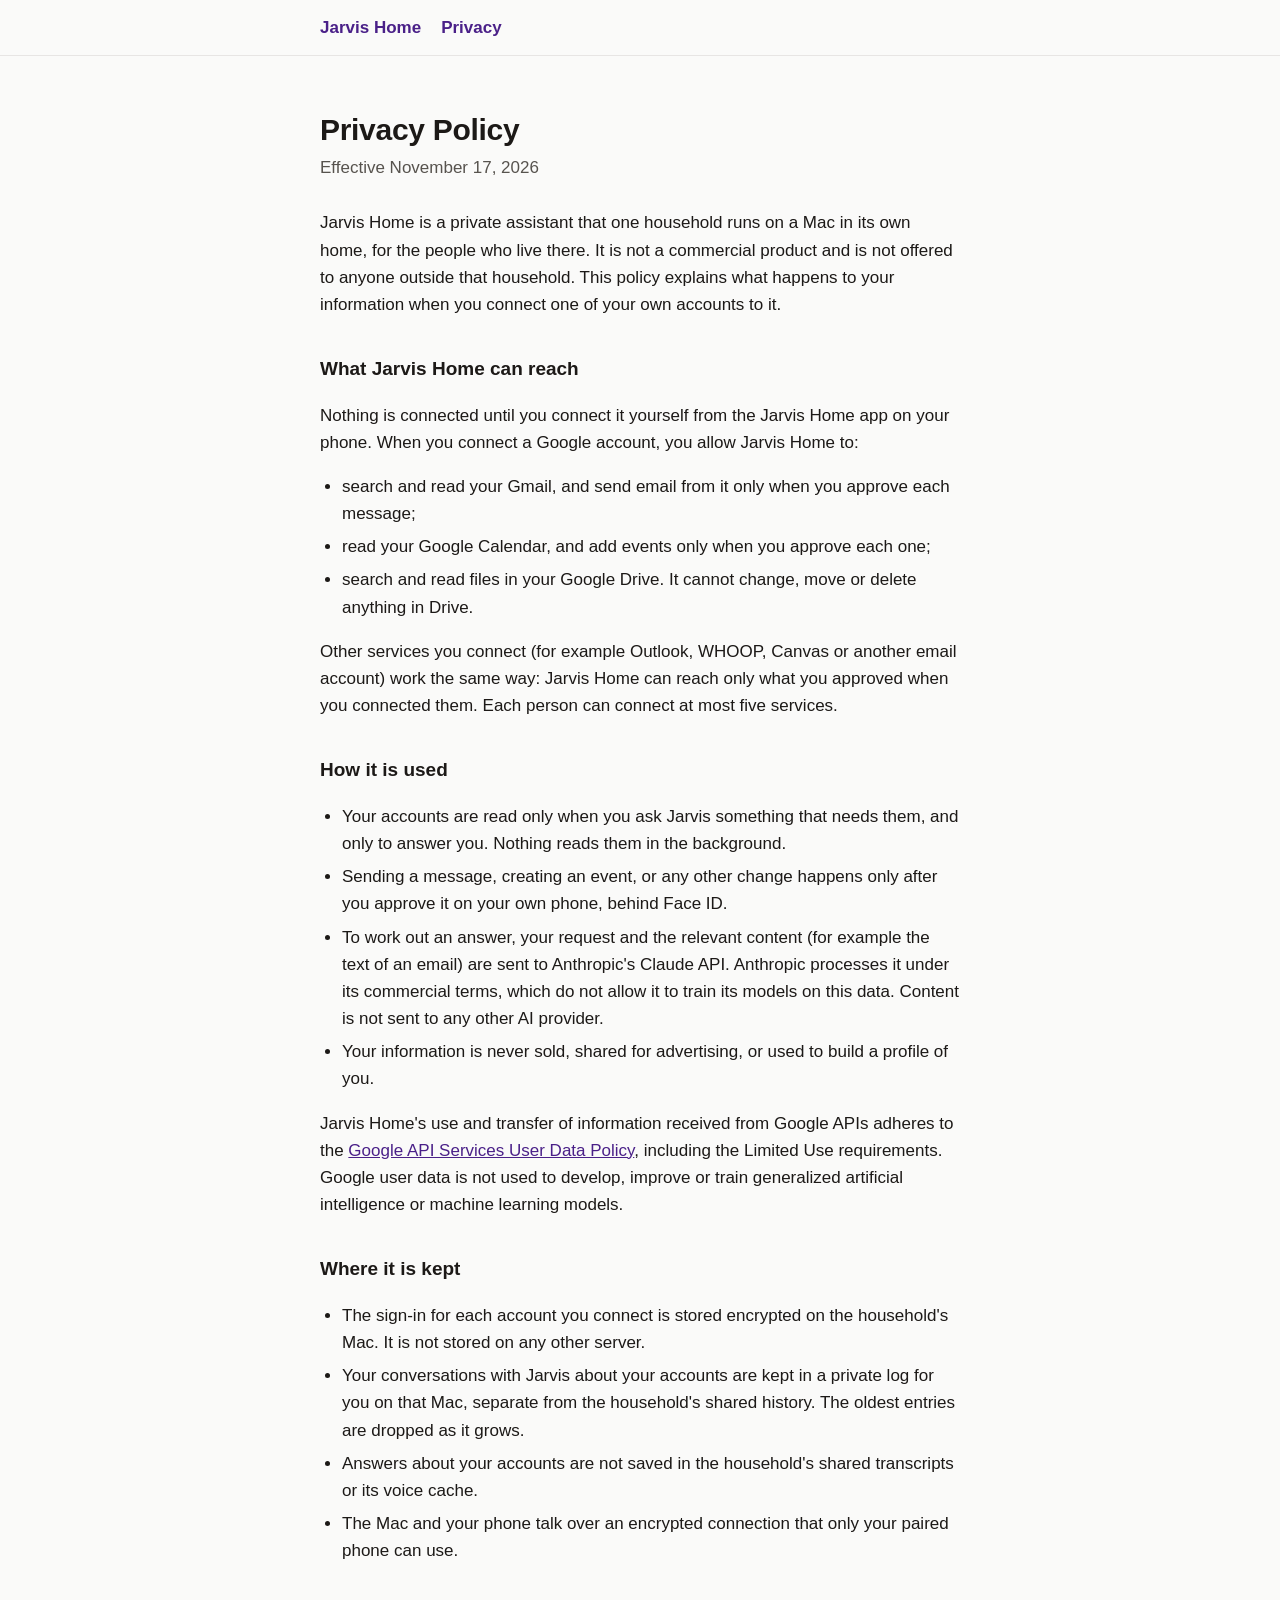
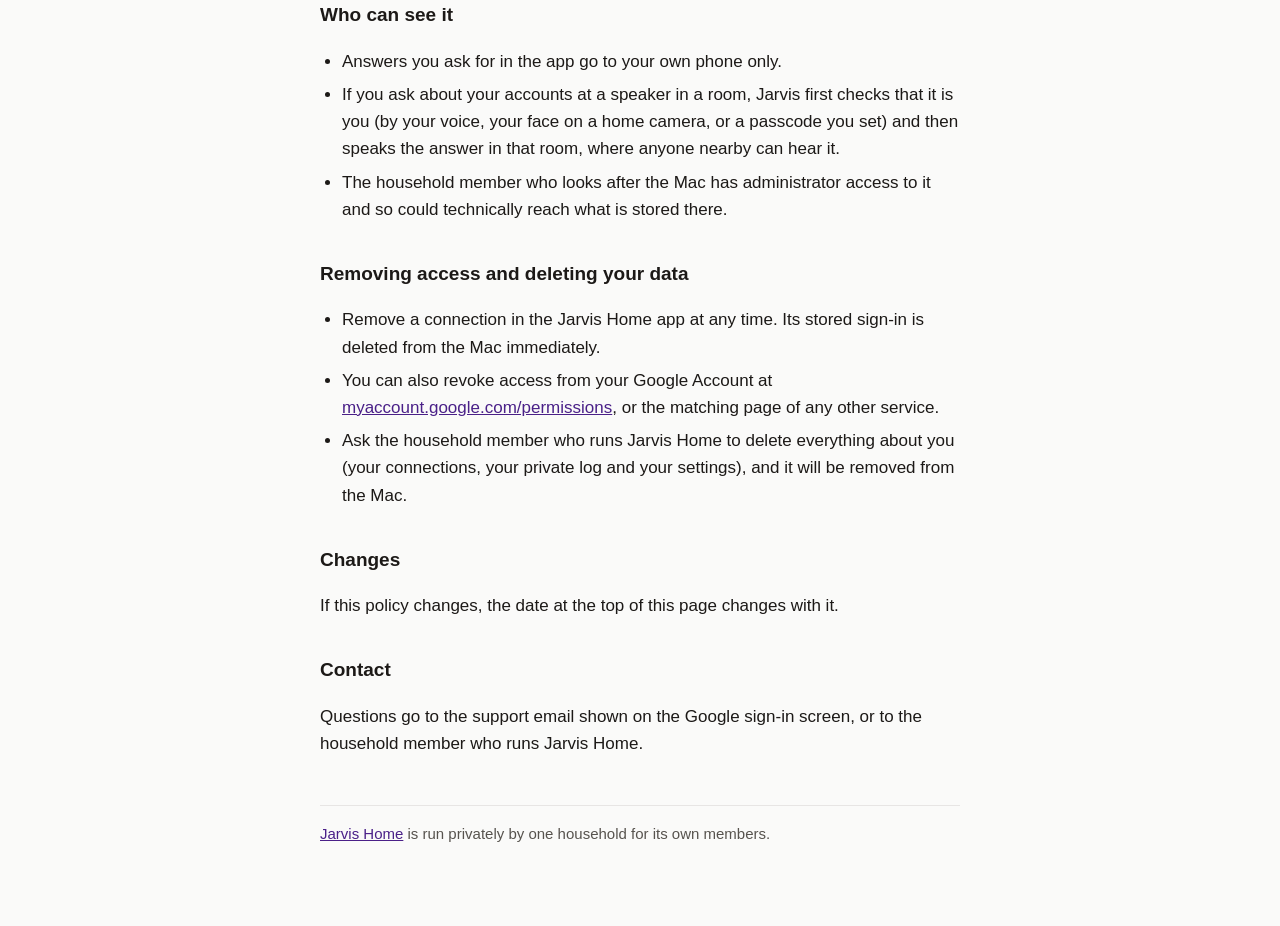
==== privacy.html @ b1dd8366 "Jarvis Home home page and privacy policy for the Google sign-in screen Co-Authored-By: Claude Opus 5" ====
<!doctype html>
<html lang="en">
<head>
<meta charset="utf-8">
<meta name="viewport" content="width=device-width, initial-scale=1">
<title>Jarvis Home Privacy Policy</title>
<meta name="description" content="What Jarvis Home can reach when a household member connects an account, how it is used, where it is kept, and how to remove it.">
<link rel="stylesheet" href="style.css">
</head>
<body>
<nav><div><a href="./">Jarvis Home</a><a href="privacy.html">Privacy</a></div></nav>
<main>
  <h1>Privacy Policy</h1>
  <p class="meta">Effective November 17, 2026</p>

  <p>Jarvis Home is a private assistant that one household runs on a Mac in its own home, for the
  people who live there. It is not a commercial product and is not offered to anyone outside that
  household. This policy explains what happens to your information when you connect one of your
  own accounts to it.</p>

  <h2>What Jarvis Home can reach</h2>
  <p>Nothing is connected until you connect it yourself from the Jarvis Home app on your phone.
  When you connect a Google account, you allow Jarvis Home to:</p>
  <ul>
    <li>search and read your Gmail, and send email from it only when you approve each message;</li>
    <li>read your Google Calendar, and add events only when you approve each one;</li>
    <li>search and read files in your Google Drive. It cannot change, move or delete anything in
    Drive.</li>
  </ul>
  <p>Other services you connect (for example Outlook, WHOOP, Canvas or another email account) work
  the same way: Jarvis Home can reach only what you approved when you connected them. Each person
  can connect at most five services.</p>

  <h2>How it is used</h2>
  <ul>
    <li>Your accounts are read only when you ask Jarvis something that needs them, and only to
    answer you. Nothing reads them in the background.</li>
    <li>Sending a message, creating an event, or any other change happens only after you approve
    it on your own phone, behind Face ID.</li>
    <li>To work out an answer, your request and the relevant content (for example the text of an
    email) are sent to Anthropic's Claude API. Anthropic processes it under its commercial terms,
    which do not allow it to train its models on this data. Content is not sent to any other AI
    provider.</li>
    <li>Your information is never sold, shared for advertising, or used to build a profile of
    you.</li>
  </ul>
  <p>Jarvis Home's use and transfer of information received from Google APIs adheres to the
  <a href="https://developers.google.com/terms/api-services-user-data-policy">Google API Services
  User Data Policy</a>, including the Limited Use requirements. Google user data is not used to
  develop, improve or train generalized artificial intelligence or machine learning models.</p>

  <h2>Where it is kept</h2>
  <ul>
    <li>The sign-in for each account you connect is stored encrypted on the household's Mac. It is
    not stored on any other server.</li>
    <li>Your conversations with Jarvis about your accounts are kept in a private log for you on
    that Mac, separate from the household's shared history. The oldest entries are dropped as it
    grows.</li>
    <li>Answers about your accounts are not saved in the household's shared transcripts or its
    voice cache.</li>
    <li>The Mac and your phone talk over an encrypted connection that only your paired phone can
    use.</li>
  </ul>

  <h2>Who can see it</h2>
  <ul>
    <li>Answers you ask for in the app go to your own phone only.</li>
    <li>If you ask about your accounts at a speaker in a room, Jarvis first checks that it is you
    (by your voice, your face on a home camera, or a passcode you set) and then speaks the answer
    in that room, where anyone nearby can hear it.</li>
    <li>The household member who looks after the Mac has administrator access to it and so could
    technically reach what is stored there.</li>
  </ul>

  <h2>Removing access and deleting your data</h2>
  <ul>
    <li>Remove a connection in the Jarvis Home app at any time. Its stored sign-in is deleted from
    the Mac immediately.</li>
    <li>You can also revoke access from your Google Account at
    <a href="https://myaccount.google.com/permissions">myaccount.google.com/permissions</a>, or the
    matching page of any other service.</li>
    <li>Ask the household member who runs Jarvis Home to delete everything about you (your
    connections, your private log and your settings), and it will be removed from the Mac.</li>
  </ul>

  <h2>Changes</h2>
  <p>If this policy changes, the date at the top of this page changes with it.</p>

  <h2>Contact</h2>
  <p>Questions go to the support email shown on the Google sign-in screen, or to the household
  member who runs Jarvis Home.</p>

  <footer><a href="./">Jarvis Home</a> is run privately by one household for its own members.</footer>
</main>
</body>
</html>
---- style.css ----
:root {
  --bg: #fafaf9;
  --text: #1c1917;
  --muted: #57534e;
  --rule: #e7e5e4;
  --link: #4a2088;
}
@media (prefers-color-scheme: dark) {
  :root {
    --bg: #111113;
    --text: #f5f5f4;
    --muted: #a8a29e;
    --rule: #292524;
    --link: #b9a2f0;
  }
}
* { box-sizing: border-box; }
html { -webkit-text-size-adjust: 100%; }
body {
  margin: 0;
  background: var(--bg);
  color: var(--text);
  font: 17px/1.6 -apple-system, BlinkMacSystemFont, "Segoe UI", Roboto, Helvetica, Arial, sans-serif;
}
main { max-width: 680px; margin: 0 auto; padding: 56px 20px 80px; }
h1 { font-size: 30px; line-height: 1.2; margin: 0 0 6px; letter-spacing: -0.01em; }
h2 { font-size: 19px; margin: 36px 0 8px; }
p, li { color: var(--text); }
ul { padding-left: 22px; }
li { margin: 6px 0; }
.meta { color: var(--muted); margin: 0 0 28px; }
a { color: var(--link); }
nav { border-bottom: 1px solid var(--rule); }
nav div { max-width: 680px; margin: 0 auto; padding: 14px 20px; display: flex; gap: 20px; }
nav a { text-decoration: none; font-weight: 600; }
footer { border-top: 1px solid var(--rule); margin-top: 48px; padding-top: 16px; color: var(--muted); font-size: 15px; }
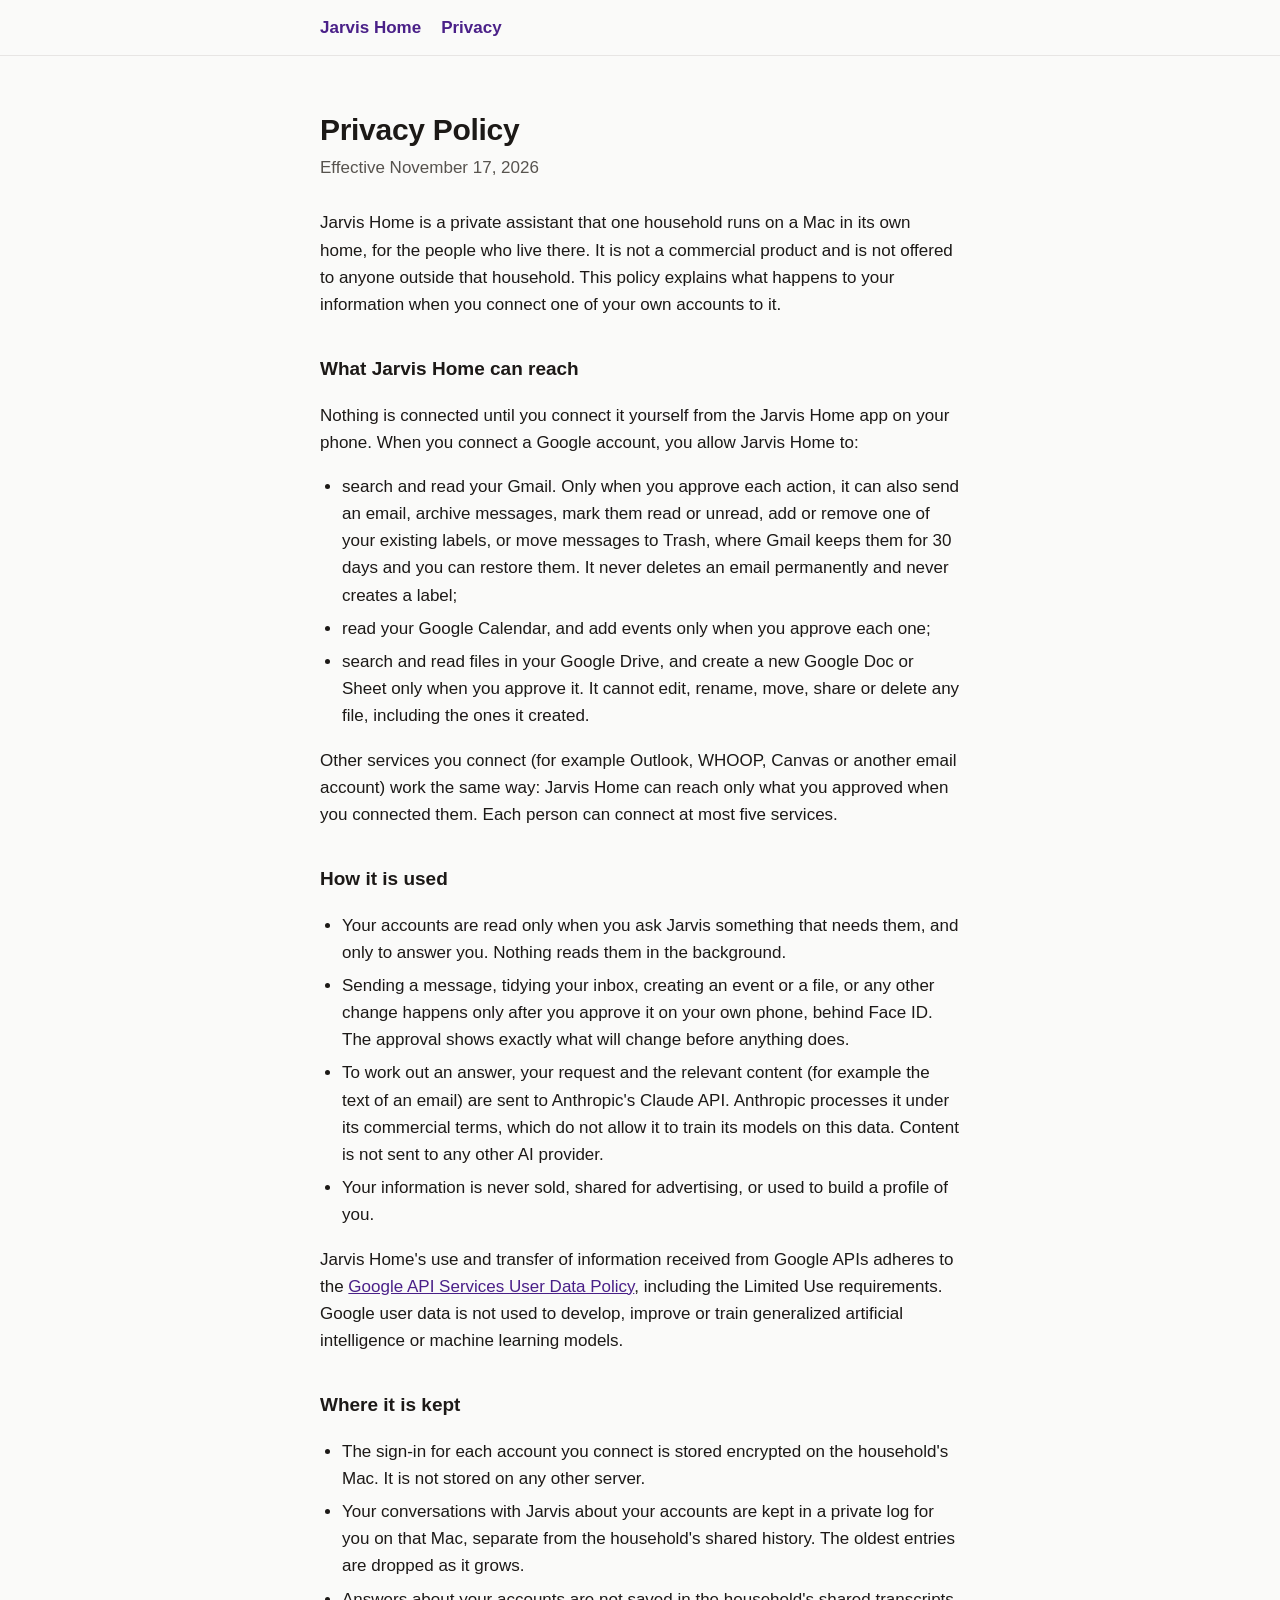
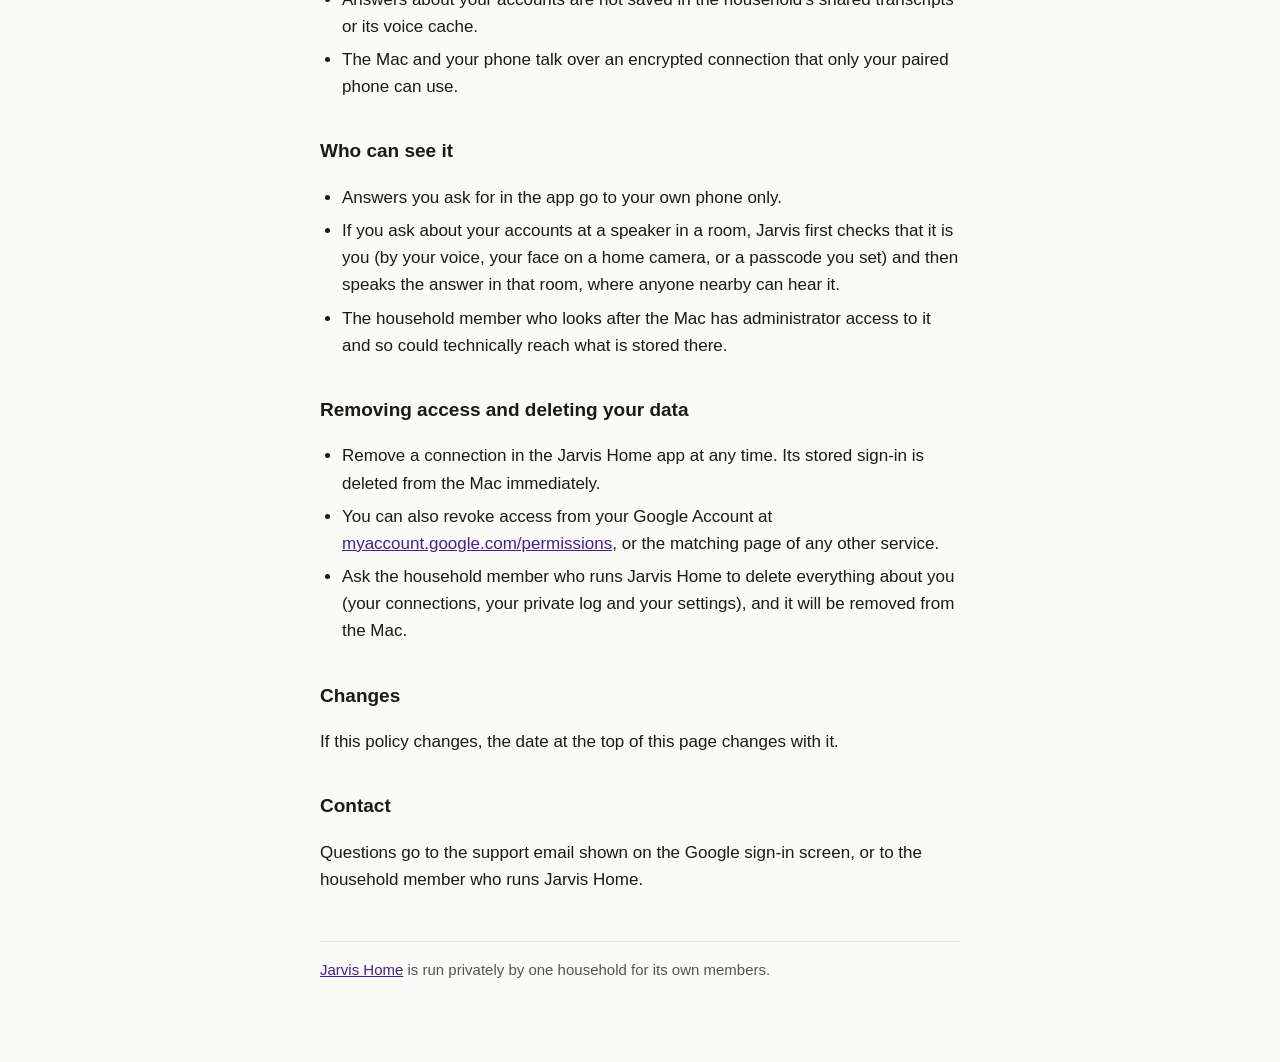
==== commit 5c5cc92d: "Privacy policy covers inbox tidying and new Docs and Sheets Co-Authored-By: Claude Opus 5.5 <noreply" ====
--- a/privacy.html
+++ b/privacy.html
@@ -22,10 +22,14 @@
   <p>Nothing is connected until you connect it yourself from the Jarvis Home app on your phone.
   When you connect a Google account, you allow Jarvis Home to:</p>
   <ul>
-    <li>search and read your Gmail, and send email from it only when you approve each message;</li>
+    <li>search and read your Gmail. Only when you approve each action, it can also send an email,
+    archive messages, mark them read or unread, add or remove one of your existing labels, or move
+    messages to Trash, where Gmail keeps them for 30 days and you can restore them. It never deletes
+    an email permanently and never creates a label;</li>
     <li>read your Google Calendar, and add events only when you approve each one;</li>
-    <li>search and read files in your Google Drive. It cannot change, move or delete anything in
-    Drive.</li>
+    <li>search and read files in your Google Drive, and create a new Google Doc or Sheet only when
+    you approve it. It cannot edit, rename, move, share or delete any file, including the ones it
+    created.</li>
   </ul>
   <p>Other services you connect (for example Outlook, WHOOP, Canvas or another email account) work
   the same way: Jarvis Home can reach only what you approved when you connected them. Each person
@@ -35,8 +39,9 @@
   <ul>
     <li>Your accounts are read only when you ask Jarvis something that needs them, and only to
     answer you. Nothing reads them in the background.</li>
-    <li>Sending a message, creating an event, or any other change happens only after you approve
-    it on your own phone, behind Face ID.</li>
+    <li>Sending a message, tidying your inbox, creating an event or a file, or any other change
+    happens only after you approve it on your own phone, behind Face ID. The approval shows exactly
+    what will change before anything does.</li>
     <li>To work out an answer, your request and the relevant content (for example the text of an
     email) are sent to Anthropic's Claude API. Anthropic processes it under its commercial terms,
     which do not allow it to train its models on this data. Content is not sent to any other AI
